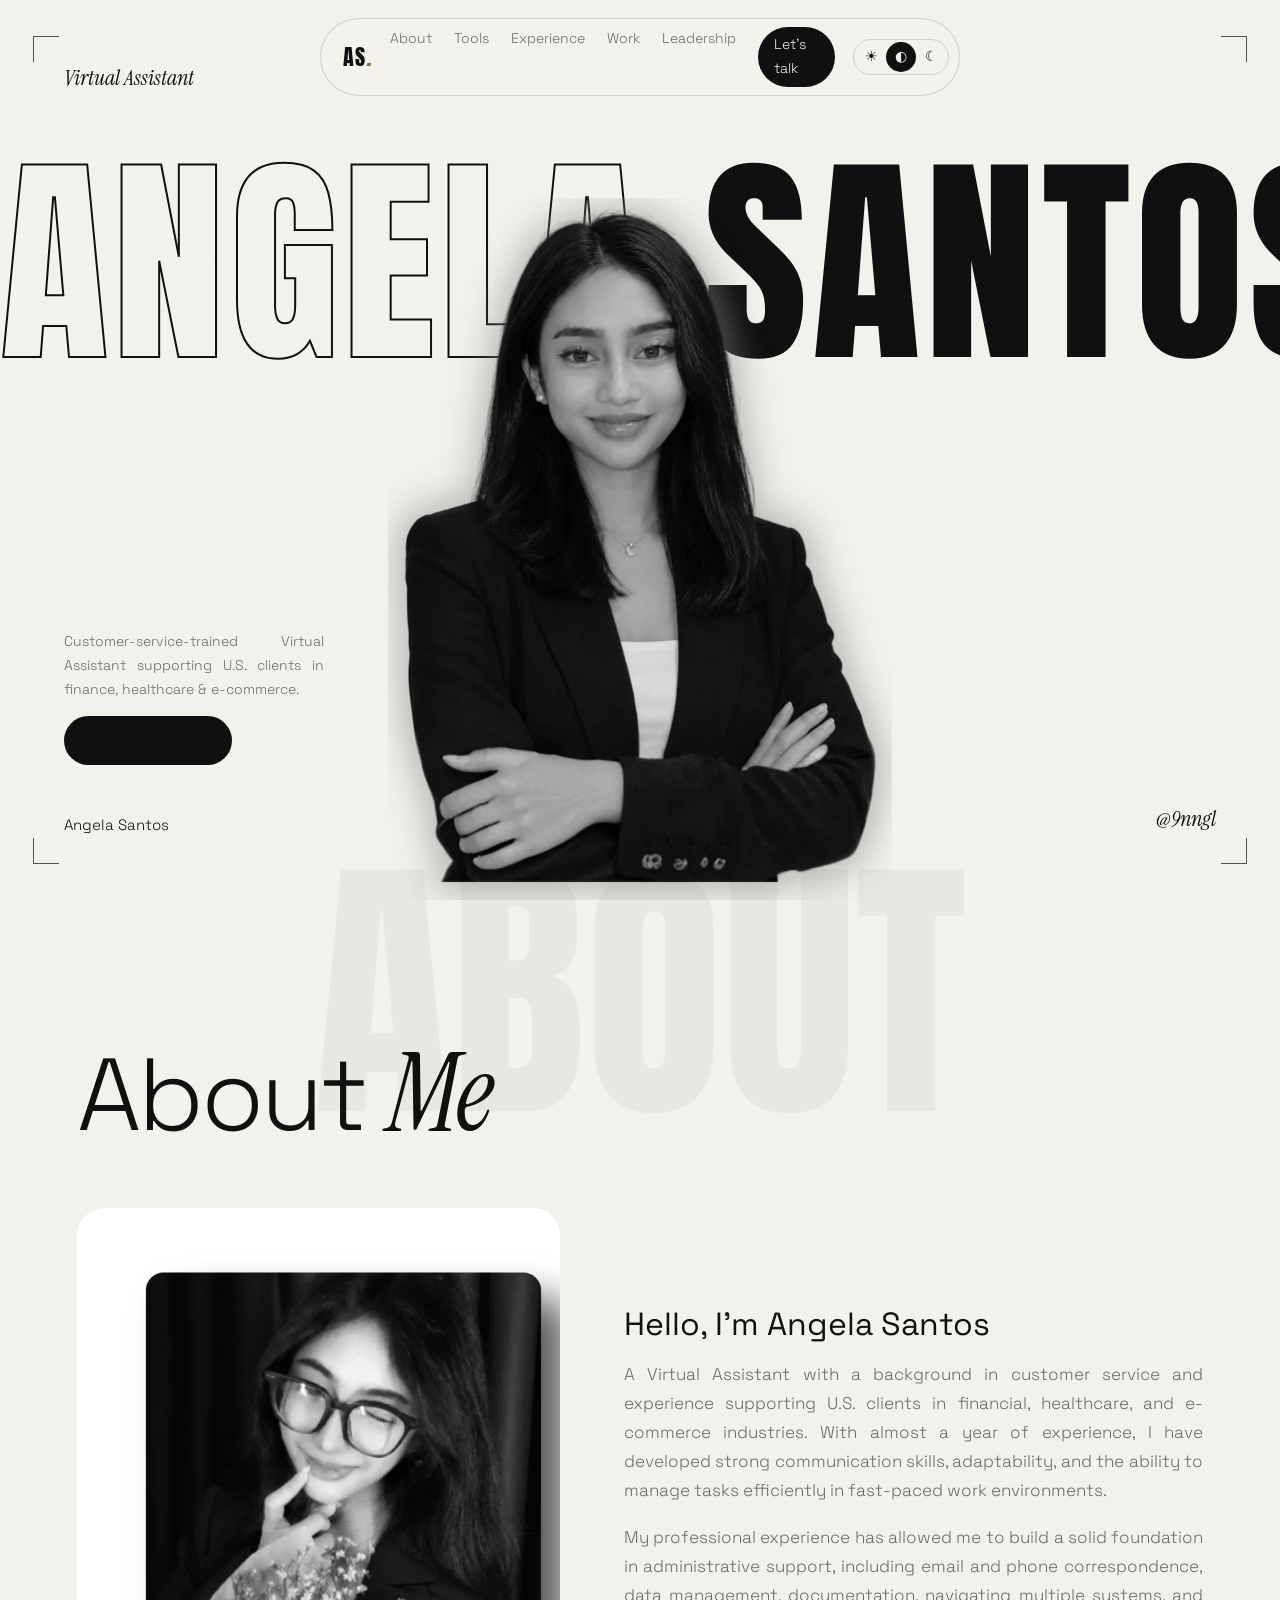
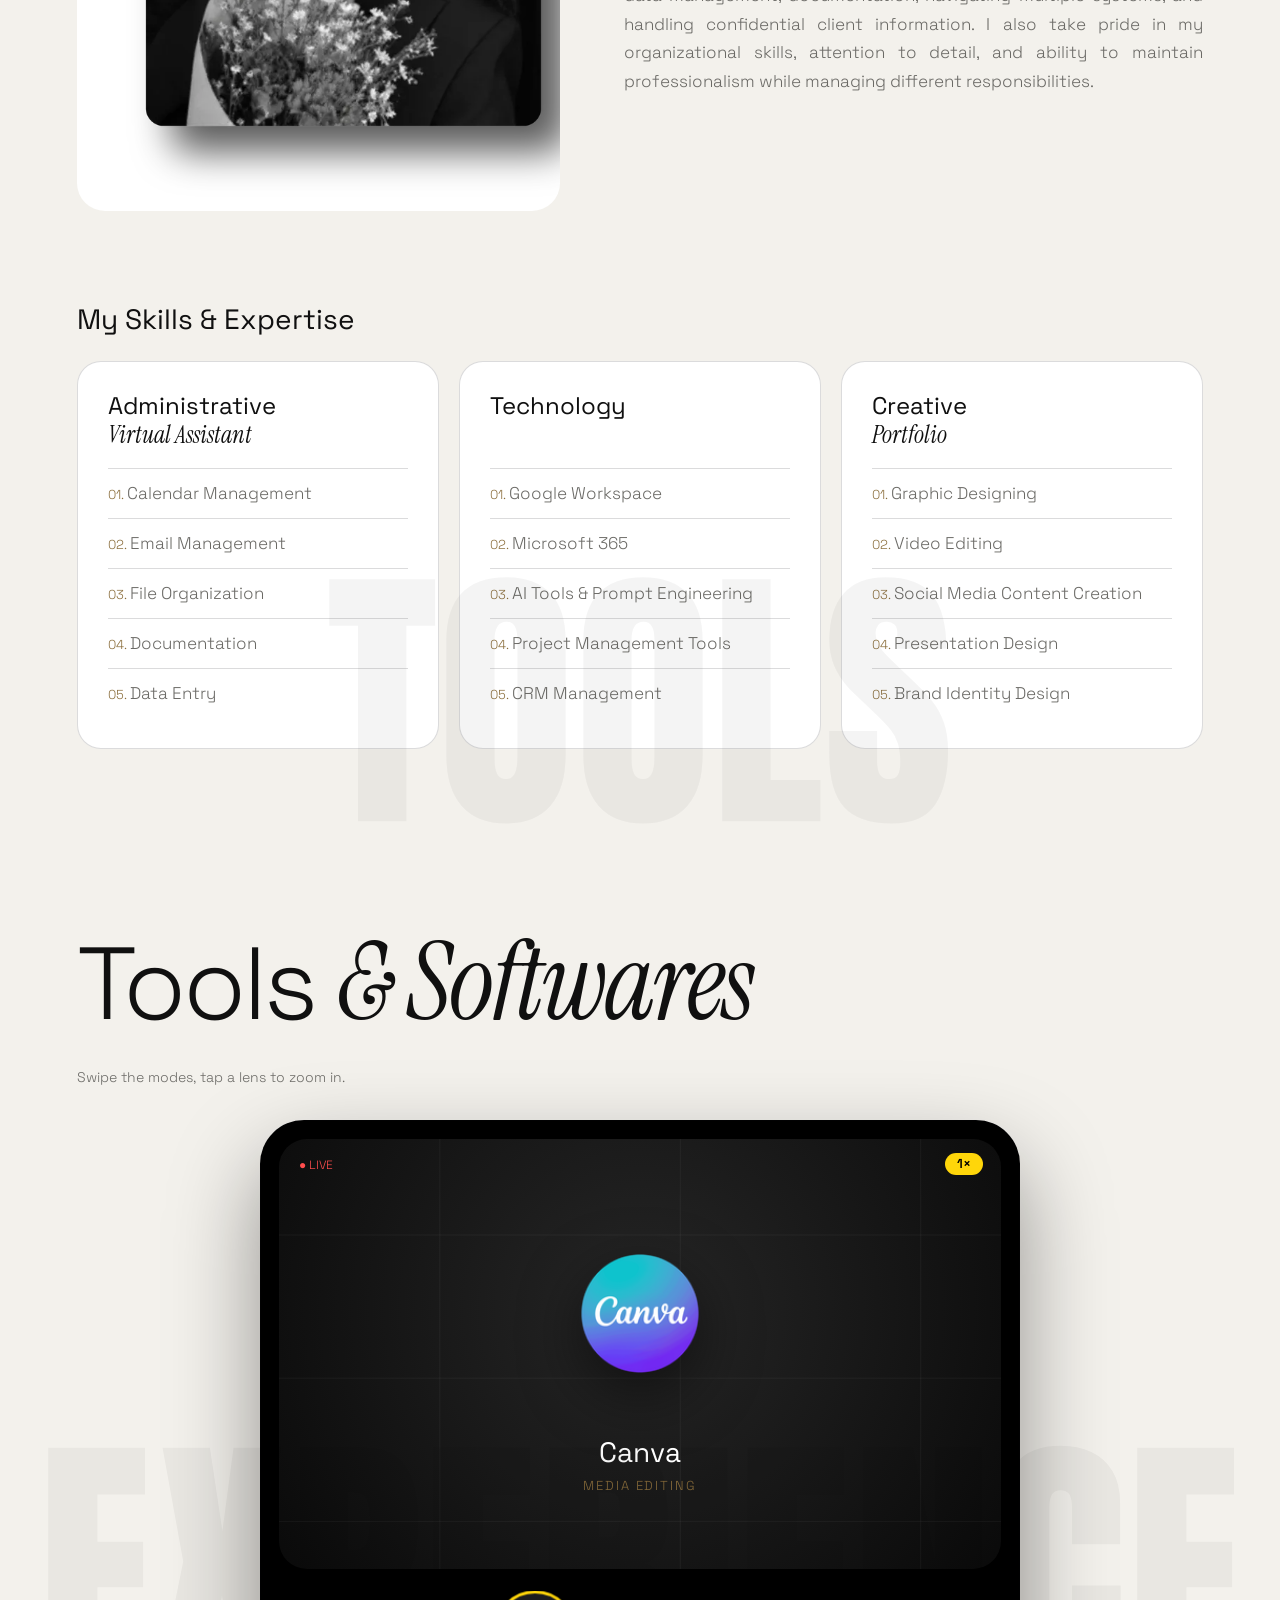
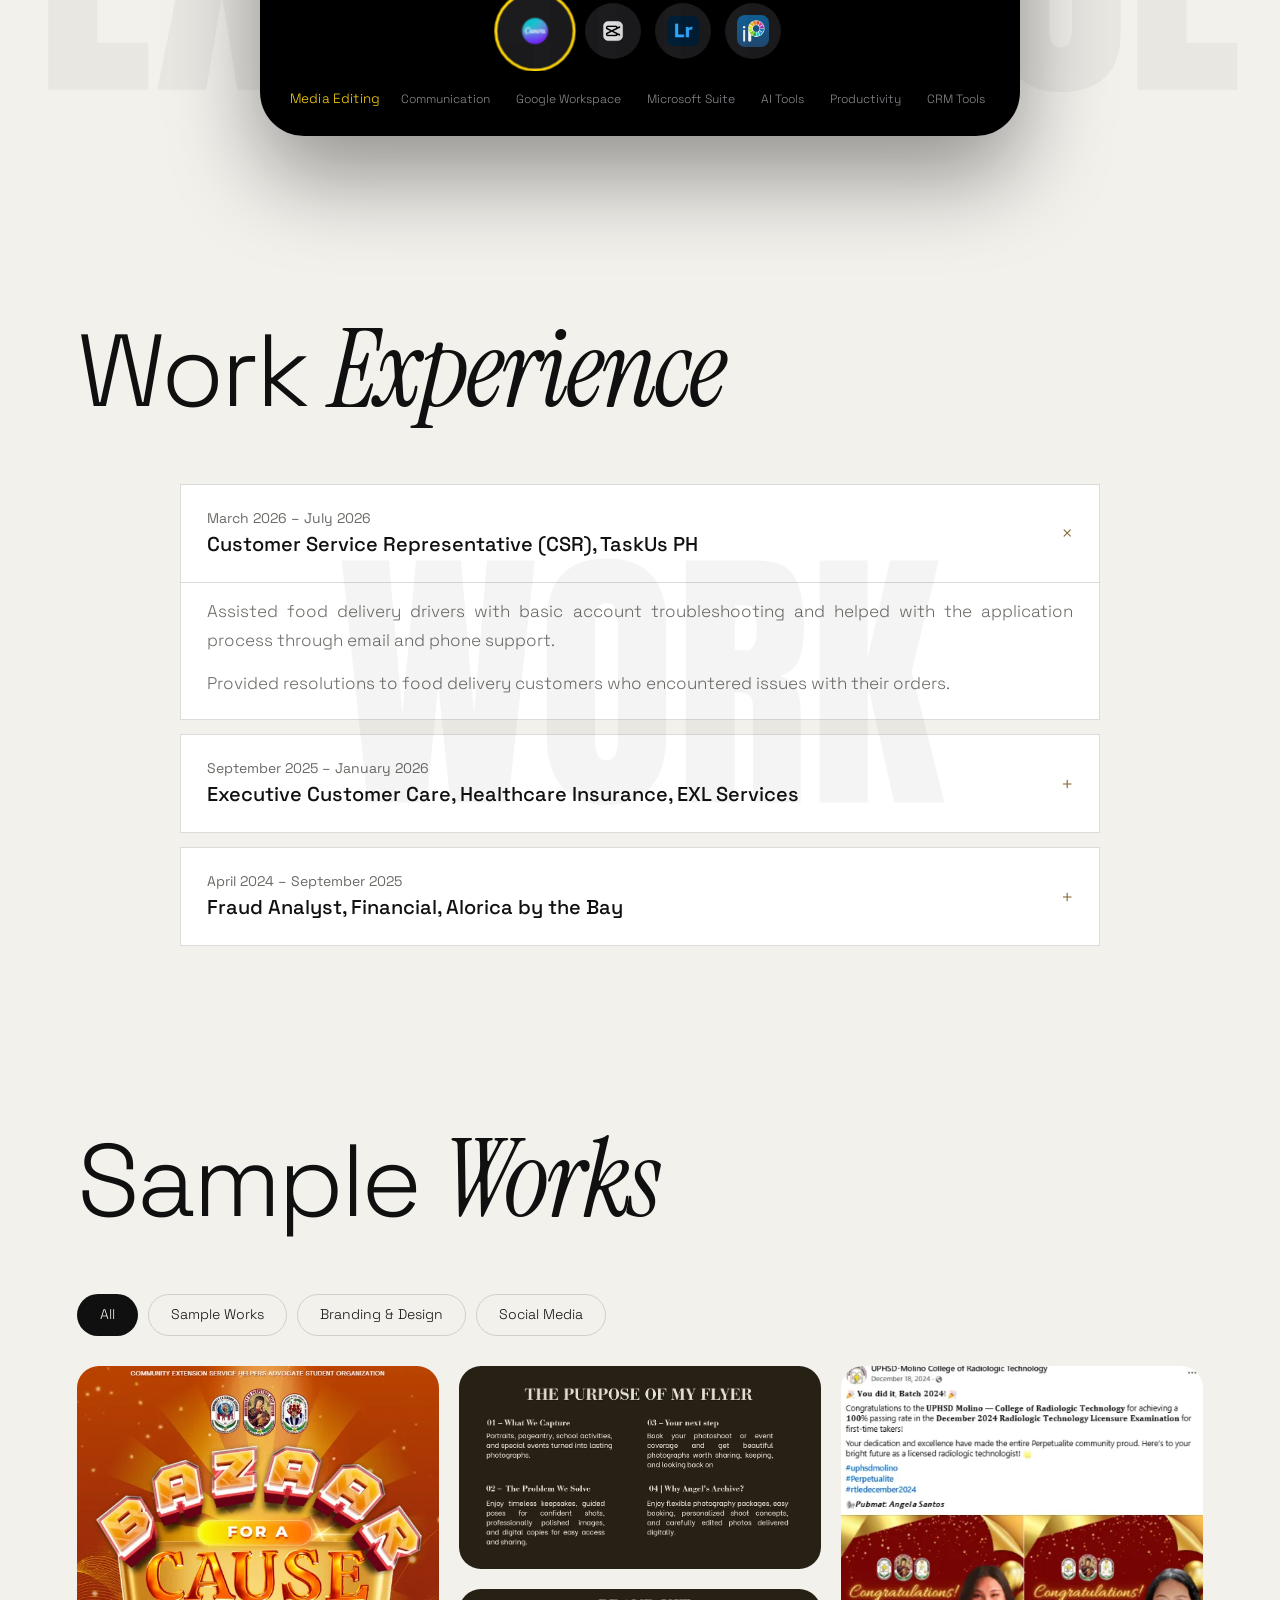
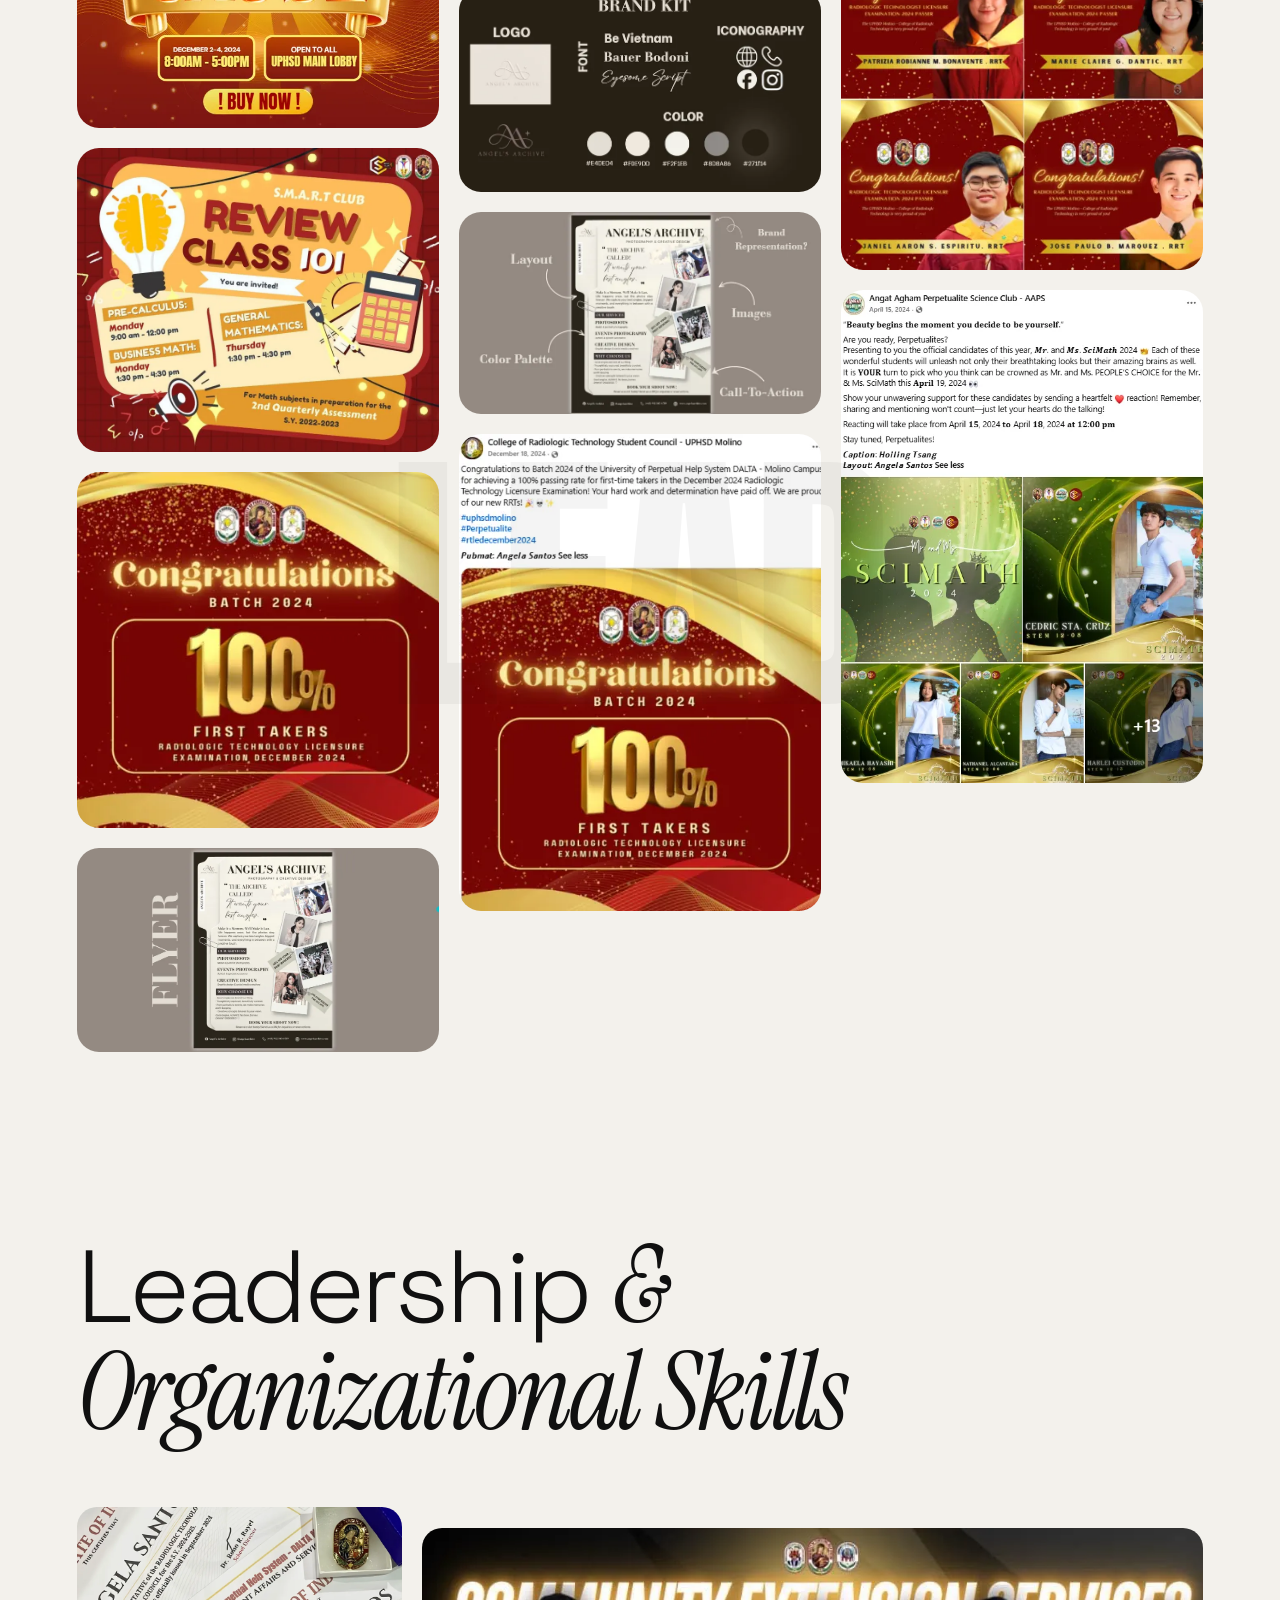
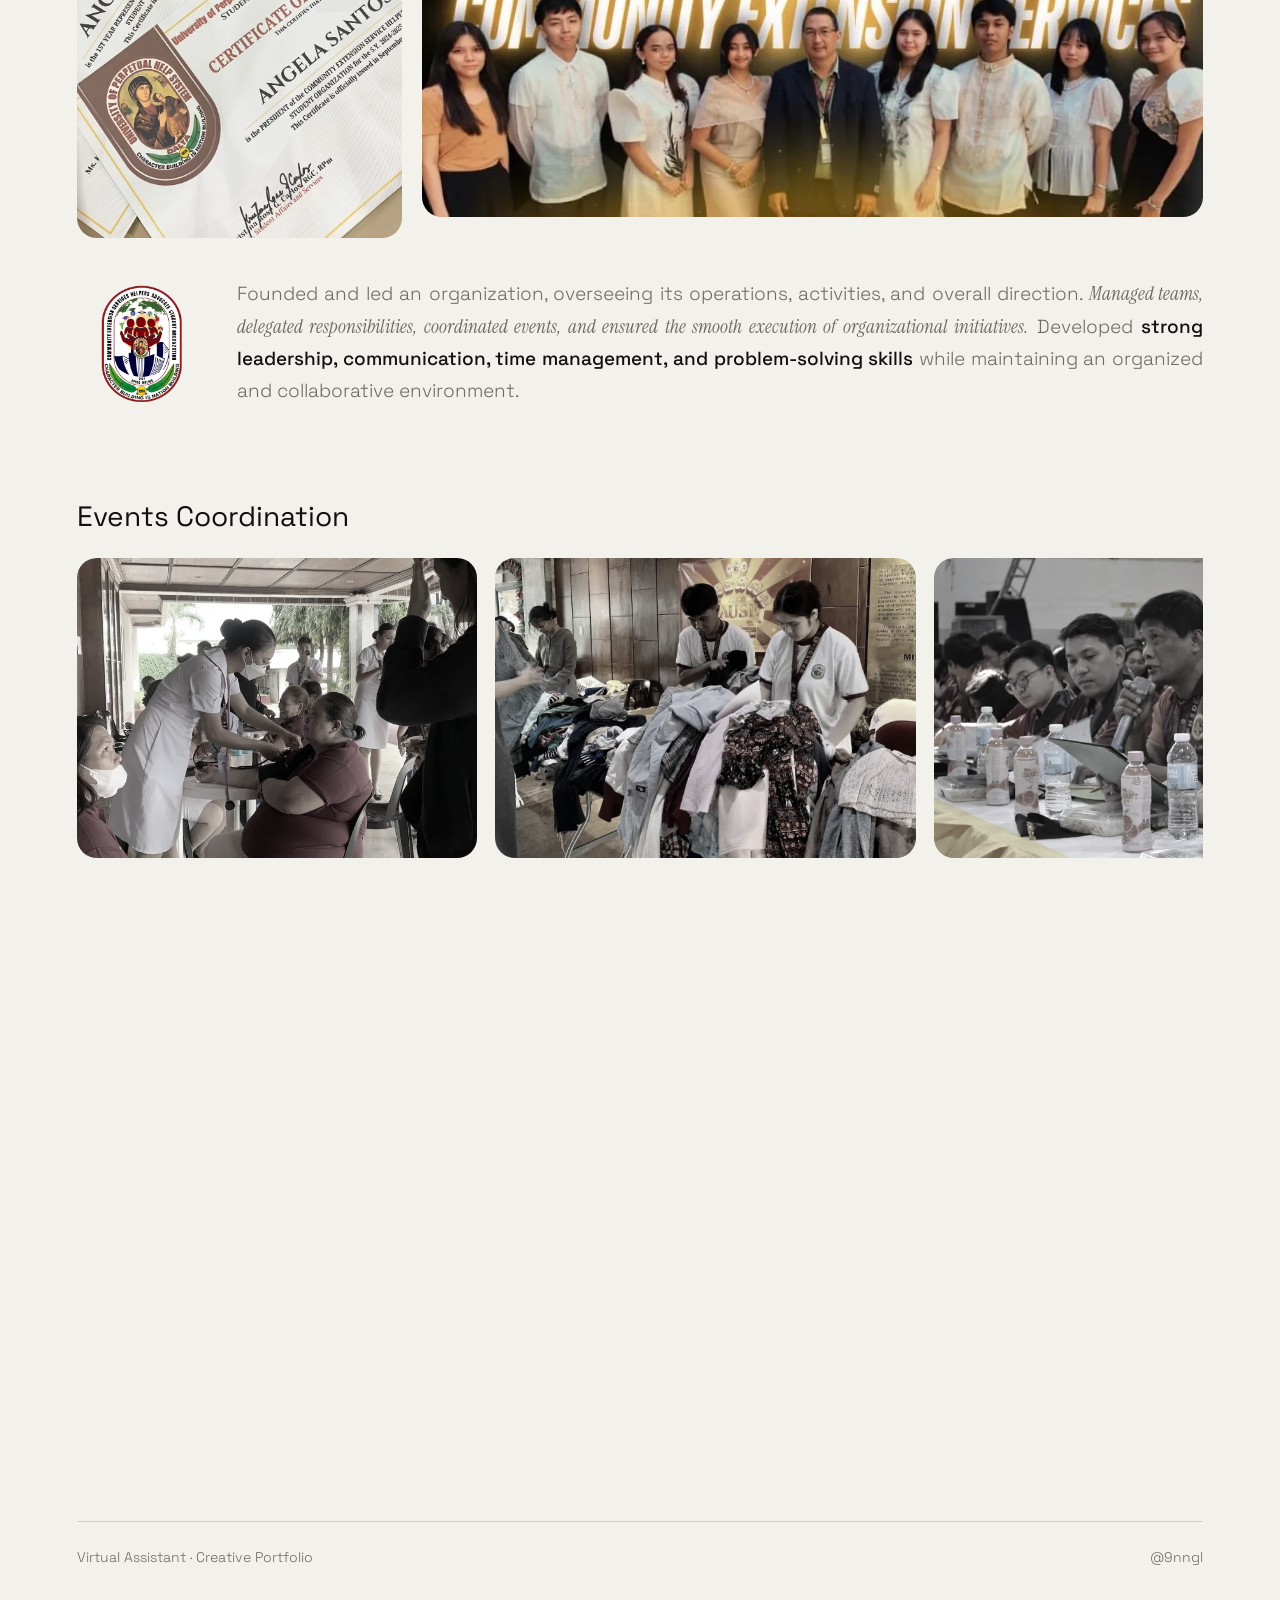
==== portfolio/index.html @ d9125423 "Add files via upload" ====
<!DOCTYPE html>
<html lang="en" data-theme="default">
<head>
<meta charset="UTF-8">
<meta name="viewport" content="width=device-width, initial-scale=1.0">
<title>Angela Santos — Virtual Assistant Portfolio</title>
<link rel="preconnect" href="https://fonts.googleapis.com">
<link rel="preconnect" href="https://fonts.gstatic.com" crossorigin>
<link href="https://fonts.googleapis.com/css2?family=Anton&family=Instrument+Serif:ital@0;1&family=Space+Grotesk:wght@300;400;500;600&display=swap" rel="stylesheet">
<link rel="stylesheet" href="styles.css">
</head>
<body class="loading">

<!-- Opening animation -->
<div class="intro" id="intro"><span class="intro-line"></span><span class="intro-count" id="count">00</span></div>
<div class="cursor" id="cursor"></div>

<header class="nav">
  <a href="#home" class="logo">AS<i>.</i></a>
  <nav class="links" id="links">
    <a href="#about">About</a><a href="#tools">Tools</a><a href="#experience">Experience</a><a href="#work">Work</a><a href="#lead">Leadership</a>
    <a href="#contact" class="pill">Let's talk</a>
    <div class="theme mobile-theme" role="group" aria-label="Theme">
      <button data-t="light" title="Light" aria-label="Light theme">☀</button><button data-t="default" title="Default (system)" aria-label="Default theme">◐</button><button data-t="dark" title="Dark" aria-label="Dark theme">☾</button>
    </div>
  </nav>
  <div class="theme" role="group" aria-label="Theme">
    <button data-t="light" title="Light">☀</button><button data-t="default" title="Default (system)">◐</button><button data-t="dark" title="Dark">☾</button>
  </div>
  <button class="burger" id="burger" aria-label="Menu"><span></span><span></span></button>
</header>

<main>
<!-- HERO -->
<section class="hero" id="home">
  <i class="br tl"></i><i class="br tr"></i><i class="br bl"></i><i class="br brr"></i>
  <p class="tag l">Virtual Assistant</p>
  <h1 class="big"><span class="out">ANGELA</span> <span class="fill">SANTOS</span></h1>
  <img class="cut" src="img/hero.webp" alt="Angela Santos portrait">
  <div class="hero-info">
    <p>Customer-service-trained Virtual Assistant supporting U.S. clients in finance, healthcare &amp; e-commerce.</p>
    <a href="#work" class="btn mag">View portfolio ↓</a>
  </div>
  <p class="tag bl">Angela Santos</p><p class="tag brr2"><em>@9nngl</em></p>
</section>

<!-- ABOUT -->
<section id="about" class="sec">
  <h2 class="ghost">About</h2>
  <h2 class="title rv">About <em>Me</em></h2>
  <div class="about">
    <div class="photo rv tilt"><img src="img/about.webp" alt="Angela with flowers" loading="lazy"></div>
    <div class="rv">
      <h3>Hello, I’m Angela Santos</h3>
      <p>A Virtual Assistant with a background in customer service and experience supporting U.S. clients in financial, healthcare, and e-commerce industries. With almost a year of experience, I have developed strong communication skills, adaptability, and the ability to manage tasks efficiently in fast-paced work environments.</p>
      <p>My professional experience has allowed me to build a solid foundation in administrative support, including email and phone correspondence, data management, documentation, navigating multiple systems, and handling confidential client information. I also take pride in my organizational skills, attention to detail, and ability to maintain professionalism while managing different responsibilities.</p>
    </div>
  </div>
  <h3 class="sub rv">My Skills &amp; Expertise</h3>
  <div class="skills">
    <div class="sk rv"><b>Administrative<br><em>Virtual Assistant</em></b><ol><li>Calendar Management</li><li>Email Management</li><li>File Organization</li><li>Documentation</li><li>Data Entry</li></ol></div>
    <div class="sk rv"><b>Technology</b><ol><li>Google Workspace</li><li>Microsoft 365</li><li>AI Tools &amp; Prompt Engineering</li><li>Project Management Tools</li><li>CRM Management</li></ol></div>
    <div class="sk rv"><b>Creative<br><em>Portfolio</em></b><ol><li>Graphic Designing</li><li>Video Editing</li><li>Social Media Content Creation</li><li>Presentation Design</li><li>Brand Identity Design</li></ol></div>
  </div>
</section>

<!-- TOOLS : iPhone-camera style -->
<section id="tools" class="sec">
  <h2 class="ghost">Tools</h2>
  <h2 class="title rv">Tools <em>&amp; Softwares</em></h2>
  <p class="hint rv">Swipe the modes, tap a lens to zoom in.</p>
  <div class="cam rv">
    <div class="vf"><div class="grid-lines"></div>
      <div class="focus" id="focus"><img id="fImg" alt="" role="button" tabindex="0" aria-label="Zoom tool logo"><h3 id="fName"></h3><span id="fCat"></span></div>
      <span class="rec">● LIVE</span><button class="zoom" id="zoom" type="button" title="Click to zoom in" aria-label="Zoom: 1 times">1×</button>
    </div>
    <div class="lenses" id="lenses"></div>
    <div class="modes" id="modes"></div>
  </div>
</section>

<!-- EXPERIENCE -->
<section id="experience" class="sec">
  <h2 class="ghost">Experience</h2>
  <h2 class="title rv">Work <em>Experience</em></h2>
  <div class="experience-list">
    <details class="experience-card rv" open>
      <summary><span class="experience-date">March 2026 – July 2026</span><span class="experience-role">Customer Service Representative (CSR), TaskUs PH</span></summary>
      <div class="experience-details"><p>Assisted food delivery drivers with basic account troubleshooting and helped with the application process through email and phone support.</p><p>Provided resolutions to food delivery customers who encountered issues with their orders.</p></div>
    </details>
    <details class="experience-card rv">
      <summary><span class="experience-date">September 2025 – January 2026</span><span class="experience-role">Executive Customer Care, Healthcare Insurance, EXL Services</span></summary>
      <div class="experience-details"><p>Coordinated with patients and claims specialists while guiding employees through FMLA, medical leave, and disability claim processes while maintaining professionalism.</p><p>Demonstrated accurate proficiency in medical terminology and hospital procedures to effectively communicate with patients, healthcare providers, and internal teams.</p></div>
    </details>
    <details class="experience-card rv">
      <summary><span class="experience-date">April 2024 – September 2025</span><span class="experience-role">Fraud Analyst, Financial, Alorica by the Bay</span></summary>
      <div class="experience-details"><p>Ensured the security of cardmember accounts by investigating unauthorized transactions that could lead to potential fraud.</p><p>Made crucial decisions such as blocking, replacing, or lifting restrictions on cardmember bank accounts.</p><p>Collaborated with internal teams to resolve cases efficiently.</p></div>
    </details>
  </div>
</section>

<!-- WORK -->
<section id="work" class="sec">
  <h2 class="ghost">Work</h2>
  <h2 class="title rv">Sample <em>Works</em></h2>
  <div class="filters rv" id="filters"><button class="on" data-f="all">All</button><button data-f="works">Sample Works</button><button data-f="brand">Branding &amp; Design</button><button data-f="social">Social Media</button></div>
  <div class="gallery" id="gallery">
    <figure data-c="works"><img src="img/w-bazaar.webp" alt="Bazaar for a Cause poster" loading="lazy"><figcaption>Bazaar for a Cause</figcaption></figure>
    <figure data-c="works"><img src="img/w-review.webp" alt="Review Class 101 poster" loading="lazy"><figcaption>Review Class 101</figcaption></figure>
    <figure data-c="works"><img src="img/w-congrats.webp" alt="Congratulations Batch 2024" loading="lazy"><figcaption>Congratulations Batch 2024</figcaption></figure>
    <figure data-c="brand"><img src="img/b-flyer.webp" alt="Angel's Archive flyer" loading="lazy"><figcaption>Angel's Archive — Flyer</figcaption></figure>
    <figure data-c="brand"><img src="img/b-purpose.webp" alt="Purpose of my flyer" loading="lazy"><figcaption>Purpose of the Flyer</figcaption></figure>
    <figure data-c="brand"><img src="img/b-kit.webp" alt="Brand kit" loading="lazy"><figcaption>Brand Kit</figcaption></figure>
    <figure data-c="brand"><img src="img/b-notes.webp" alt="Flyer breakdown" loading="lazy"><figcaption>Design Breakdown</figcaption></figure>
    <figure data-c="social"><img src="img/s-1.webp" alt="Social post 100% first takers" loading="lazy"><figcaption>Social Media Content</figcaption></figure>
    <figure data-c="social"><img src="img/s-2.webp" alt="Social post congratulations" loading="lazy"><figcaption>Social Media Content</figcaption></figure>
    <figure data-c="social"><img src="img/s-3.webp" alt="Social post Mr. and Ms. SciMath" loading="lazy"><figcaption>Social Media Content</figcaption></figure>
  </div>
</section>

<!-- LEADERSHIP -->
<section id="lead" class="sec">
  <h2 class="ghost">Lead</h2>
  <h2 class="title rv">Leadership <em>&amp; Organizational Skills</em></h2>
  <div class="lead">
    <img class="rv tilt" src="img/org-cert.webp" alt="Certificate of Incumbency" loading="lazy">
    <img class="rv tilt wide" src="img/org-team.webp" alt="Community Extension Services team" loading="lazy">
    <div class="rv lead-t"><img src="img/org-logo.webp" alt="Community Extension Services Helpers Advocate Student Organization logo" loading="lazy">
      <p>Founded and led an organization, overseeing its operations, activities, and overall direction. <em>Managed teams, delegated responsibilities, coordinated events, and ensured the smooth execution of organizational initiatives.</em> Developed <b>strong leadership, communication, time management, and problem-solving skills</b> while maintaining an organized and collaborative environment.</p></div>
  </div>
  <h3 class="sub rv">Events Coordination</h3>
  <div class="rail rv" id="rail">
    <img src="img/ev-1.webp" alt="Event coordination" loading="lazy"><img src="img/ev-3.webp" alt="Event coordination" loading="lazy"><img src="img/ev-5.webp" alt="Event coordination" loading="lazy"><img src="img/ev-2.webp" alt="Event coordination" loading="lazy"><img src="img/ev-4.webp" alt="Event coordination" loading="lazy">
  </div>
</section>

<!-- CONTACT -->
<section id="contact" class="sec contact">
  <p class="eyebrow rv">Angela Santos</p>
  <h2 class="cta rv">Let’s work <em>together</em></h2>
  <div class="cl rv">
    <a href="mailto:9ngelasantos@gmail.com" class="btn mag">9ngelasantos@gmail.com ↗</a>
    <a href="https://www.linkedin.com/in/angelas9ntos/" target="_blank" rel="noopener" class="btn mag ghostb">LinkedIn ↗</a>
    <a href="tel:+639622768652" class="btn mag ghostb" id="tel">+63 962 276 8652</a>
  </div>
  <footer><span>Virtual Assistant · Creative Portfolio</span><span>@9nngl</span></footer>
</section>
</main>

<div class="lb" id="lb"><img alt=""><button aria-label="Close">✕</button></div>
<script src="script.js"></script>
</body>
</html>
---- portfolio/styles.css ----
:root,[data-mode=dark]{--bg:#050505;--fg:#f5f5f2;--mute:#8d8d8a;--line:#ffffff24;--card:#111;--acc:#d9c7a3;--inv:#050505}
[data-mode=light]{--bg:#f3f1ec;--fg:#101010;--mute:#6b6a66;--line:#10101826;--card:#fff;--acc:#8a6d3b;--inv:#f3f1ec}
*{margin:0;padding:0;box-sizing:border-box}
html{scroll-behavior:smooth}
body{background:var(--bg);color:var(--fg);font:300 17px/1.7 'Space Grotesk',sans-serif;overflow-x:hidden;transition:background .5s,color .5s}
p{text-align:justify;text-justify:inter-word}
body.loading{overflow:hidden}
a{color:inherit;text-decoration:none}button{font:inherit;color:inherit;background:none;border:0;cursor:pointer}
img{max-width:100%;display:block}
em{font-family:'Instrument Serif',serif;font-style:italic;font-weight:400}
.sec{padding:140px 6vw 40px;position:relative}
.eyebrow{font-family:'Instrument Serif';font-style:italic;color:var(--mute);font-size:24px;text-align:center}
/* intro */
.intro{position:fixed;inset:0;z-index:999;background:var(--bg);display:grid;place-items:center;transition:transform 1s cubic-bezier(.8,0,.2,1) .2s}
.intro-line{position:absolute;left:0;top:50%;height:1px;width:0;background:var(--fg);animation:ln 1.6s ease forwards}
.intro-count{font:400 14vw/1 Anton;letter-spacing:.04em;color:transparent;-webkit-text-stroke:1px var(--fg)}
@keyframes ln{to{width:100%}}
body.go .intro{transform:translateY(-100%)}
/* cursor */
.cursor{position:fixed;width:14px;height:14px;border-radius:50%;background:var(--fg);mix-blend-mode:difference;pointer-events:none;z-index:998;transform:translate(-50%,-50%);transition:width .25s,height .25s;opacity:0}
.cursor.big{width:60px;height:60px}
@media(hover:none){.cursor{display:none}}
/* nav */
.nav{position:fixed;top:18px;left:50%;transform:translate(-50%,-140%);z-index:90;display:flex;align-items:center;gap:18px;padding:8px 10px 8px 22px;border:1px solid var(--line);border-radius:60px;backdrop-filter:blur(16px);background:color-mix(in srgb,var(--bg) 65%,transparent);transition:transform .9s cubic-bezier(.2,.8,.2,1) 1.6s;max-width:94vw}
body.go .nav{transform:translate(-50%,0)}
.logo{font:400 22px Anton;letter-spacing:.05em}.logo i{color:var(--acc)}
.links{display:flex;gap:22px;font-size:14px}
.links a{color:var(--mute);transition:color .2s}.links a:hover{color:var(--fg)}
.pill{background:var(--fg);color:var(--inv)!important;padding:6px 16px;border-radius:30px}
.theme{display:flex;border:1px solid var(--line);border-radius:30px;padding:2px}
.mobile-theme{display:none}
.theme button{width:30px;height:30px;border-radius:50%;font-size:14px;transition:.3s}
.theme button.on{background:var(--fg);color:var(--inv)}
.burger{display:none}
/* hero */
.hero{min-height:100vh;position:relative;display:grid;place-items:center;overflow:hidden;padding:0 5vw}
.br{position:absolute;width:26px;height:26px;border:1px solid var(--fg);opacity:0;transition:opacity 1s 2s}
body.go .br{opacity:.7}
.tl{top:4vh;left:2.6vw;border-right:0;border-bottom:0}.tr{top:4vh;right:2.6vw;border-left:0;border-bottom:0}.bl{bottom:4vh;left:2.6vw;border-right:0;border-top:0}.brr{bottom:4vh;right:2.6vw;border-left:0;border-top:0}
.tag{position:absolute;font-size:15px;opacity:0;transition:opacity 1s 2.2s}
body.go .tag{opacity:1}
.tag.l{top:7vh;left:5vw;font:italic 22px 'Instrument Serif'}.tag.r{top:7vh;right:5vw}.tag.bl{bottom:7vh;left:5vw}.tag.brr2{bottom:7vh;right:5vw;font-size:22px}
.big{position:absolute;top:18vh;font:400 clamp(70px,17.5vw,300px)/.9 Anton;letter-spacing:.02em;white-space:nowrap;text-align:center;width:100%;z-index:1}
.out{color:transparent;-webkit-text-stroke:2px var(--fg);opacity:0;transform:scale(1.08);transition:opacity 1.2s .1s,transform 1.4s .1s cubic-bezier(.2,.8,.2,1)}
.fill{opacity:0;transition:opacity 1s 1.2s;display:inline-block}
body.go .out{opacity:1;transform:none}body.go .fill{opacity:1}
.cut{position:absolute;bottom:0;height:78vh;max-width:none;z-index:2;filter:grayscale(1) contrast(1.05);transform:translateY(60%);opacity:0;transition:transform 1.6s 1.4s cubic-bezier(.2,.8,.2,1),opacity 1s 1.4s,filter 1.8s 2.6s;will-change:transform}
body.go .cut{transform:translateY(0);opacity:1;filter:grayscale(.15)}
.hero-info{position:absolute;bottom:15vh;left:5vw;z-index:3;max-width:260px;font-size:14px;color:var(--mute);margin-top:60px;opacity:0;transition:opacity 1s 2.6s}
body.go .hero-info{opacity:1}.hero-info .btn{margin-top:14px;color:var(--fg)}
.btn{display:inline-block;padding:12px 26px;border-radius:40px;background:var(--fg);color:var(--inv);font-size:15px;transition:transform .25s,background .25s}
.btn:hover{background:var(--acc)}.ghostb{background:none;color:var(--fg);border:1px solid var(--line)}.ghostb:hover{background:var(--fg);color:var(--inv)}
/* marquee */
.marquee{overflow:hidden;border-block:1px solid var(--line);padding:18px 0;font:400 28px Anton;letter-spacing:.05em;white-space:nowrap}
.marquee div{display:inline-flex;animation:mq 40s linear infinite}
.marquee span{padding-right:20px;color:transparent;-webkit-text-stroke:1px var(--fg)}
@keyframes mq{to{transform:translateX(-50%)}}
/* titles */
.ghost{position:absolute;top:60px;left:0;width:100%;text-align:center;font:400 clamp(90px,22vw,340px)/1 Anton;color:var(--fg);opacity:.04;pointer-events:none;text-transform:uppercase}
.title{font:300 clamp(48px,8vw,120px)/1 'Space Grotesk';letter-spacing:-.03em;position:relative;margin-bottom:60px}
.title em{font-size:1.05em}.sub{font:400 28px 'Space Grotesk';margin:90px 0 24px}
.hint{color:var(--mute);margin:-30px 0 30px;font-size:14px}
/* reveal */
.rv{opacity:0;transform:translateY(50px);transition:opacity .9s,transform .9s cubic-bezier(.2,.8,.2,1)}.rv.in{opacity:1;transform:none}
/* about */
.about{display:grid;grid-template-columns:1fr 1.2fr;gap:5vw;align-items:center;position:relative}
.photo{border-radius:28px;overflow:hidden;background:var(--card);aspect-ratio:4/5}
.photo img{width:100%;height:100%;object-fit:cover;object-position:center 42%}
.about h3{font:400 32px 'Space Grotesk';margin-bottom:16px}.about p{color:var(--mute);margin-bottom:18px}
.skills{display:grid;grid-template-columns:repeat(3,1fr);gap:20px}
.sk{border:1px solid var(--line);border-radius:24px;padding:30px;background:var(--card);transition:.4s}
.sk:hover{transform:translateY(-8px);border-color:var(--acc)}
.sk b{display:block;font:400 24px/1.2 'Space Grotesk';margin-bottom:18px;min-height:58px}
.sk ol{list-style:none;counter-reset:n}.sk li{counter-increment:n;padding:10px 0;border-top:1px solid var(--line);color:var(--mute);transition:.3s}
.sk li:before{content:"0" counter(n) ".  ";color:var(--acc);font-size:13px}.sk li:hover{color:var(--fg);padding-left:10px}
.experience-list{max-width:920px;margin:0 auto;display:grid;gap:14px}
.experience-card{border:1px solid var(--line);background:var(--card)}
.experience-card summary{position:relative;list-style:none;cursor:pointer;padding:24px 56px 24px 26px}
.experience-card summary::-webkit-details-marker{display:none}
.experience-card summary:after{content:"+";position:absolute;right:26px;top:50%;transform:translateY(-50%);color:var(--acc);font-size:20px}
.experience-card[open] summary:after{content:"×"}
.experience-date{display:block;color:var(--mute);font:400 14px 'Space Grotesk';margin-bottom:4px}
.experience-role{display:block;font:500 20px/1.35 'Space Grotesk'}
.experience-details{padding:0 26px 22px;border-top:1px solid var(--line);color:var(--mute)}
.experience-details p{margin-top:14px}
/* camera */
.cam{max-width:760px;margin:0 auto;background:#000;border-radius:44px;padding:18px 18px 22px;border:1px solid var(--line);box-shadow:0 40px 90px #0006;color:#fff}
.vf{position:relative;height:min(52vh,430px);border-radius:28px;background:radial-gradient(circle at 50% 40%,#262626,#0a0a0a);overflow:hidden;display:grid;place-items:center}
.grid-lines{position:absolute;inset:0;background:linear-gradient(#fff2 1px,transparent 1px) 0 33.3%/100% 33.3%,linear-gradient(90deg,#fff2 1px,transparent 1px) 33.3% 0/33.3% 100%;opacity:.35}
.focus{text-align:center;position:relative}
.focus img{width:clamp(120px,32vw,210px);height:clamp(120px,32vw,210px);object-fit:contain;margin:0 auto 16px;border-radius:28px;filter:drop-shadow(0 20px 30px #0008);transform:scale(var(--tool-zoom,1));transition:transform .35s cubic-bezier(.2,.8,.2,1);cursor:zoom-in}
.focus h3{font:400 28px 'Space Grotesk'}.focus span{font-size:13px;color:var(--acc);letter-spacing:.15em;text-transform:uppercase}
.focus.pop img{animation:pop .7s cubic-bezier(.2,1.4,.3,1)}.focus.pop h3,.focus.pop span{animation:up .6s both}
@keyframes pop{from{transform:scale(.3) rotate(-12deg);opacity:0}}@keyframes up{from{transform:translateY(16px);opacity:0}}
.rec{position:absolute;top:16px;left:20px;font-size:12px;color:#ff4d4d;animation:bl 1.4s infinite}@keyframes bl{50%{opacity:.3}}
.zoom{position:absolute;top:14px;right:18px;background:#ffd60a;color:#000;border-radius:20px;padding:0 12px;font-size:13px;font-weight:600}
.lenses{display:flex;gap:14px;justify-content:center;align-items:center;margin:22px 0 14px;overflow-x:auto;padding:12px 10px;scrollbar-width:none}
.lenses button{flex:none;width:56px;height:56px;border-radius:50%;background:#1c1c1e;display:grid;place-items:center;border:2px solid transparent;transition:transform .45s cubic-bezier(.2,1.5,.3,1),border-color .3s;animation:up .5s both}
.lenses img{width:60%;height:60%;object-fit:contain;border-radius:8px}
.lenses button:hover{transform:scale(1.2)}.lenses button.on{transform:scale(1.45);border-color:#ffd60a;margin:0 8px}
.modes{display:flex;gap:22px;overflow-x:auto;justify-content:center;scrollbar-width:none;font-size:12px;letter-spacing:.14em;text-transform:uppercase}
.modes button{flex:none;color:#8e8e93;padding:4px 2px;transition:.3s}.modes button.on{color:#ffd60a;transform:scale(1.12)}
/* gallery */
.filters{display:flex;gap:10px;flex-wrap:wrap;margin-bottom:30px}
.filters button{border:1px solid var(--line);border-radius:30px;padding:8px 22px;font-size:14px;transition:.3s}.filters .on,.filters button:hover{background:var(--fg);color:var(--inv)}
.gallery{columns:3 280px;column-gap:20px}
.gallery figure{break-inside:avoid;margin-bottom:20px;border-radius:22px;overflow:hidden;position:relative;cursor:zoom-in;background:var(--card);transition:opacity .5s,transform .5s}
.gallery figure.hide{display:none}
.gallery img{width:100%;transition:transform .8s cubic-bezier(.2,.8,.2,1)}.gallery figure:hover img{transform:scale(1.07)}
.gallery figcaption{position:absolute;left:0;right:0;bottom:0;padding:40px 18px 14px;font-size:14px;color:#fff;background:linear-gradient(transparent,#000c);transform:translateY(100%);transition:.4s}.gallery figure:hover figcaption{transform:none}
.lb{position:fixed;inset:0;background:#000d;z-index:300;display:grid;place-items:center;opacity:0;pointer-events:none;transition:.4s;padding:4vw}.lb.on{opacity:1;pointer-events:auto}
.lb img{max-height:90vh;border-radius:16px;transform:scale(.9);transition:.5s cubic-bezier(.2,1.2,.3,1)}.lb.on img{transform:none}.lb button{position:absolute;top:24px;right:30px;font-size:26px;color:#fff}
/* leadership */
.lead{display:grid;grid-template-columns:1fr 2.4fr;gap:20px;align-items:center}
.lead img{border-radius:20px}.lead-t{grid-column:1/3;display:flex;gap:30px;align-items:center;margin-top:20px}.lead-t img{width:130px;flex:none;border-radius:0}.lead-t p{color:var(--mute);font-size:19px}.lead-t b{color:var(--fg);font-weight:500}
.rail{display:flex;gap:18px;overflow-x:auto;padding-bottom:16px;scroll-snap-type:x mandatory}
.rail img{height:300px;width:auto;border-radius:20px;scroll-snap-align:start;transition:transform .5s,filter .5s;filter:grayscale(.8)}.rail img:hover{transform:translateY(-10px) rotate(-1.5deg);filter:none}
/* contact */
.contact{text-align:center;padding-top:160px;min-height:90vh}
.cta{font:300 clamp(48px,11vw,170px)/1 'Space Grotesk';letter-spacing:-.04em;margin:10px 0 50px}.cta em{font-size:1.1em}
.cl{display:flex;gap:14px;justify-content:center;flex-wrap:wrap}
footer{display:flex;justify-content:space-between;margin-top:140px;padding-top:24px;border-top:1px solid var(--line);font-size:14px;color:var(--mute)}
/* responsive */
@media(max-width:820px){
 .burger{display:block;width:30px}.burger span{display:block;height:2px;background:var(--fg);margin:6px 0}
 .links{position:fixed;inset:70px 4vw auto;flex-direction:column;background:var(--bg);border:1px solid var(--line);border-radius:24px;padding:20px;display:none}.links.open{display:flex}
 .nav>.theme{display:none}.links .mobile-theme{display:flex;align-self:flex-start;margin-top:4px}
 .about,.lead{grid-template-columns:1fr}.lead-t{grid-column:auto;flex-direction:column;align-items:flex-start}.skills{grid-template-columns:repeat(2,minmax(0,1fr))}.skills .sk:last-child{grid-column:1/-1}
 .experience-card summary{padding:20px 48px 20px 20px}.experience-card summary:after{right:20px}.experience-details{padding:0 20px 18px}.experience-role{font-size:18px}
 .sec{padding:110px 6vw 36px}.title{margin-bottom:40px}.cut{height:58svh;bottom:18svh}.rail img{height:240px}
 .hero-info{bottom:3vh;left:6vw;max-width:min(420px,88vw);padding:14px 16px;border:1px solid var(--line);border-radius:18px;background:color-mix(in srgb,var(--bg) 94%,transparent);backdrop-filter:blur(12px);font-size:13px;line-height:1.5}
 .hero-info .btn{padding:9px 16px;margin-top:9px;color:var(--inv)}.big{font-size:clamp(64px,13vw,150px)}
 .tag.bl,.tag.brr2{display:none}.br.bl,.br.brr{display:none}
 .cam{width:100%;padding:14px;border-radius:30px}.vf{height:clamp(280px,48svh,390px);border-radius:22px}.lenses{gap:10px;margin:16px 0 12px}.modes{justify-content:flex-start;gap:18px;padding:8px 6px}
 .lead>img{width:100%;max-height:65svh;object-fit:cover}.lead-t img{width:130px}
 footer{gap:12px;flex-wrap:wrap;margin-top:90px}
}
@media(max-width:560px){
 body{font-size:16px}
 .sec{padding:88px 5vw 28px}
 .nav{top:10px;gap:12px;padding:7px 9px 7px 16px;max-width:96vw}
 .logo{font-size:20px}.theme button{width:27px;height:27px;font-size:13px}.burger{width:26px}
 .nav{left:auto;right:5vw;width:48px;height:48px;padding:0;gap:0;justify-content:center;border-radius:50%;transform:translateY(-140%)}
 body.go .nav{transform:translateY(0)}
 .nav .logo,.nav>.theme{display:none}
 .nav .burger{width:24px}
 .links{position:fixed;inset:auto;top:calc(100% + 12px);right:0;left:auto;width:min(88vw,360px);max-height:calc(100svh - 84px);overflow-y:auto}
 .hero{min-height:100svh;padding:0 4vw}
 .tag.l{top:5vh;left:6vw;font-size:19px}.tag.brr2{right:6vw;bottom:6vh;font-size:18px}.tag.bl{display:none}
 .big{top:15svh;width:100%;font-size:clamp(54px,17vw,78px);line-height:.82;letter-spacing:0;white-space:normal;display:flex;flex-direction:column;align-items:center;gap:.04em}
 .cut{height:43svh;bottom:22svh;max-width:88vw;object-fit:contain;object-position:center bottom}
 .hero-info{bottom:3vh;left:6vw;width:88vw;max-width:420px;padding:11px 13px;font-size:12px;line-height:1.45}
 .hero-info .btn{font-size:13px;padding:8px 14px}
 .about{gap:28px}.photo{aspect-ratio:1/1;max-height:72svh}.photo img{object-position:center 38%}
 .title{font-size:clamp(40px,11vw,64px);margin-bottom:30px}.ghost{top:35px;font-size:clamp(70px,20vw,120px)}
 .skills{grid-template-columns:1fr}.skills .sk:last-child{grid-column:auto}.sk{padding:24px}
 .experience-list{gap:10px}.experience-card summary{padding:18px 42px 18px 16px}.experience-card summary:after{right:15px}.experience-role{font-size:17px}.experience-date{font-size:12px}.experience-details{padding:0 16px 14px;font-size:15px}
 .cam{padding:10px;border-radius:24px}.vf{height:clamp(250px,46svh,340px);border-radius:18px}.focus img{width:clamp(100px,34vw,160px);height:clamp(100px,34vw,160px)}
 .lenses{justify-content:flex-start;padding:12px 10px 14px}.lenses button{width:50px;height:50px}.lenses button.on{margin:0 5px}
 .modes{font-size:10px;letter-spacing:.1em;gap:16px}
 .filters{gap:8px}.filters button{padding:7px 14px;font-size:13px}
 .gallery{columns:1;column-gap:0}.gallery figure{margin-bottom:14px;border-radius:18px}.gallery figcaption{transform:none;padding:34px 14px 12px}
 .lead{gap:14px}.lead-t{gap:18px}.lead-t p{font-size:16px}.rail img{height:190px}
 .contact{padding-top:100px;min-height:auto}.cta{font-size:clamp(42px,12vw,72px);margin-bottom:34px}.cl{flex-direction:column;align-items:stretch}.cl .btn{max-width:100%;overflow-wrap:anywhere}
 footer{justify-content:center;text-align:center;flex-direction:column;margin-top:70px}
 .lb{padding:5vw}.lb img{max-width:100%;max-height:82svh;object-fit:contain}
}
@media(max-width:360px){
 .hero-info{font-size:11px}.hero-info p{max-width:100%}.tag.brr2{font-size:16px}
 .nav{gap:8px}.theme button{width:24px;height:24px}.theme{padding:1px}
 .experience-role{font-size:16px}.cam{padding:8px}.modes{gap:13px}
}
@media(max-height:560px) and (orientation:landscape){
 .hero{min-height:720px}.cut{height:72vh}.big{top:14vh;font-size:clamp(64px,11vw,130px)}
 .hero-info{bottom:8vh;max-width:330px}.tag.l{top:5vh}.tag.brr2{bottom:5vh}
}
@media(prefers-reduced-motion:reduce){*{animation:none!important;transition-duration:.01s!important}}
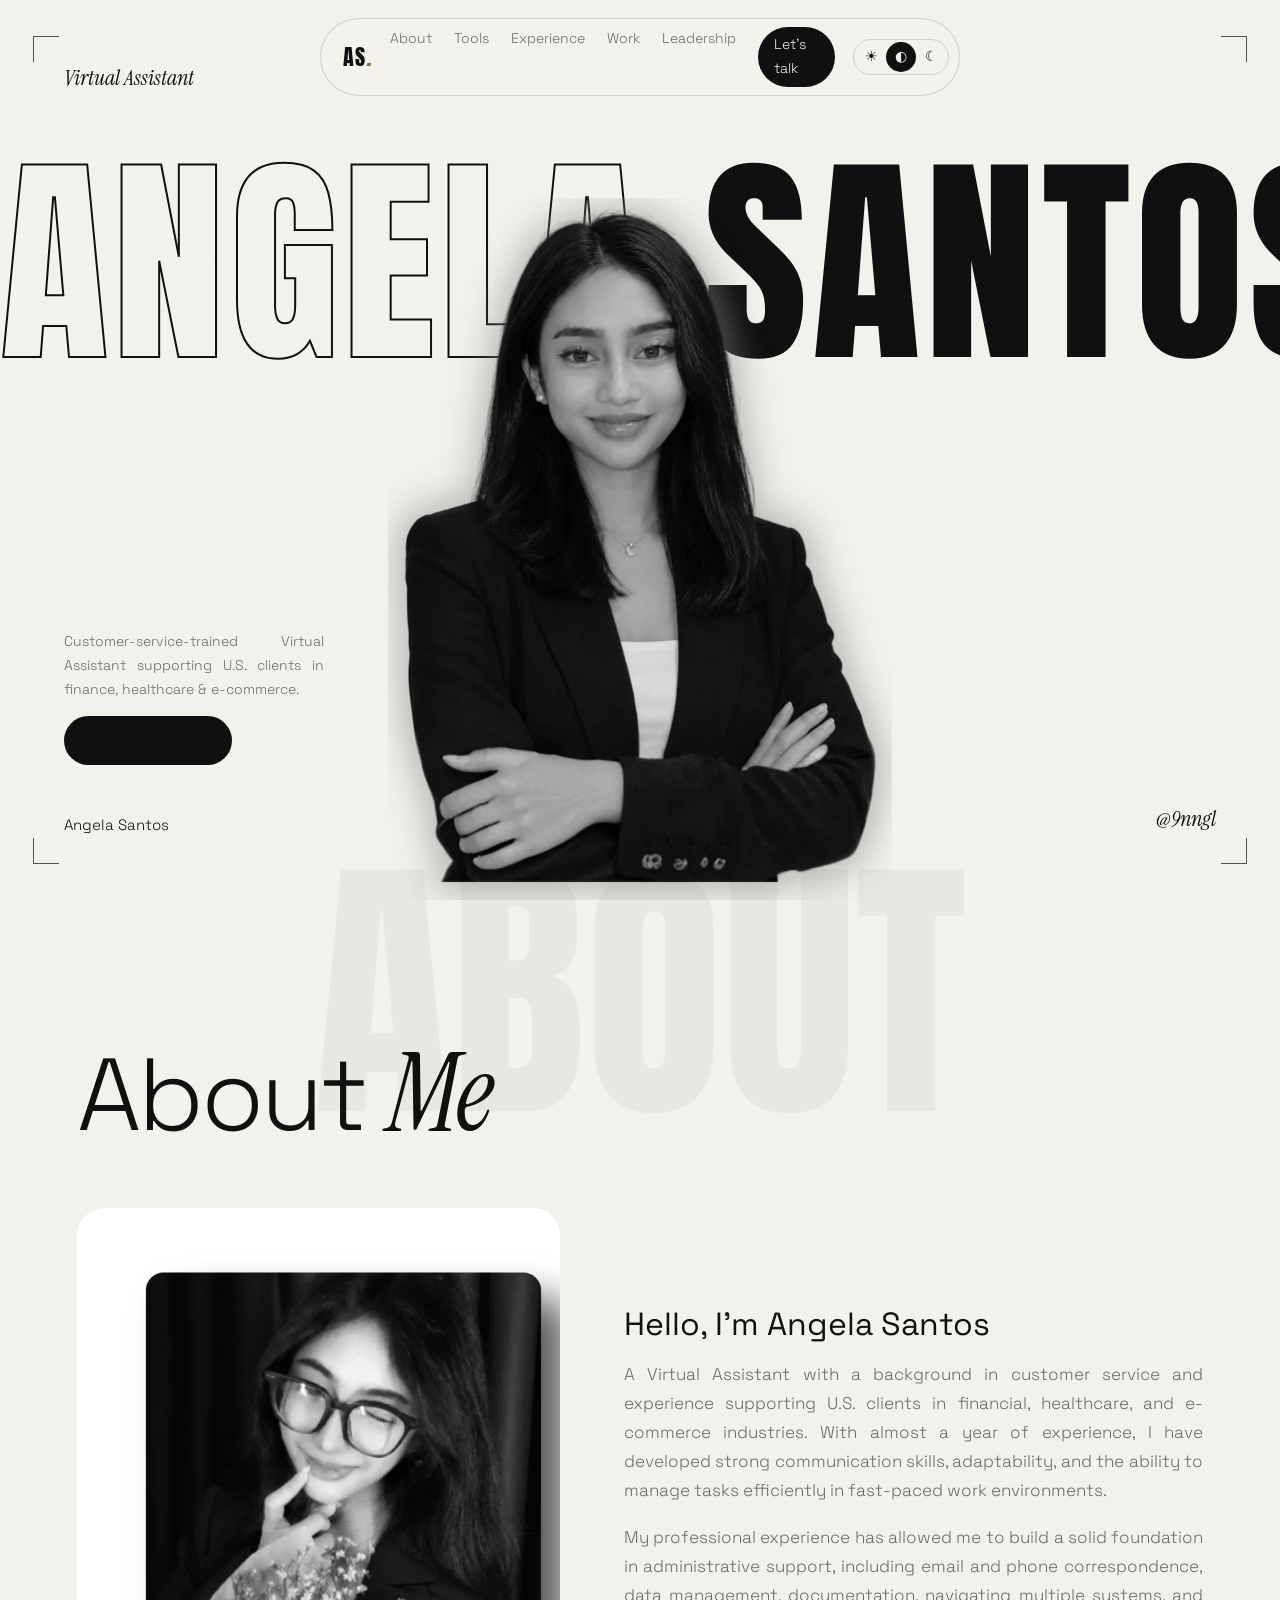
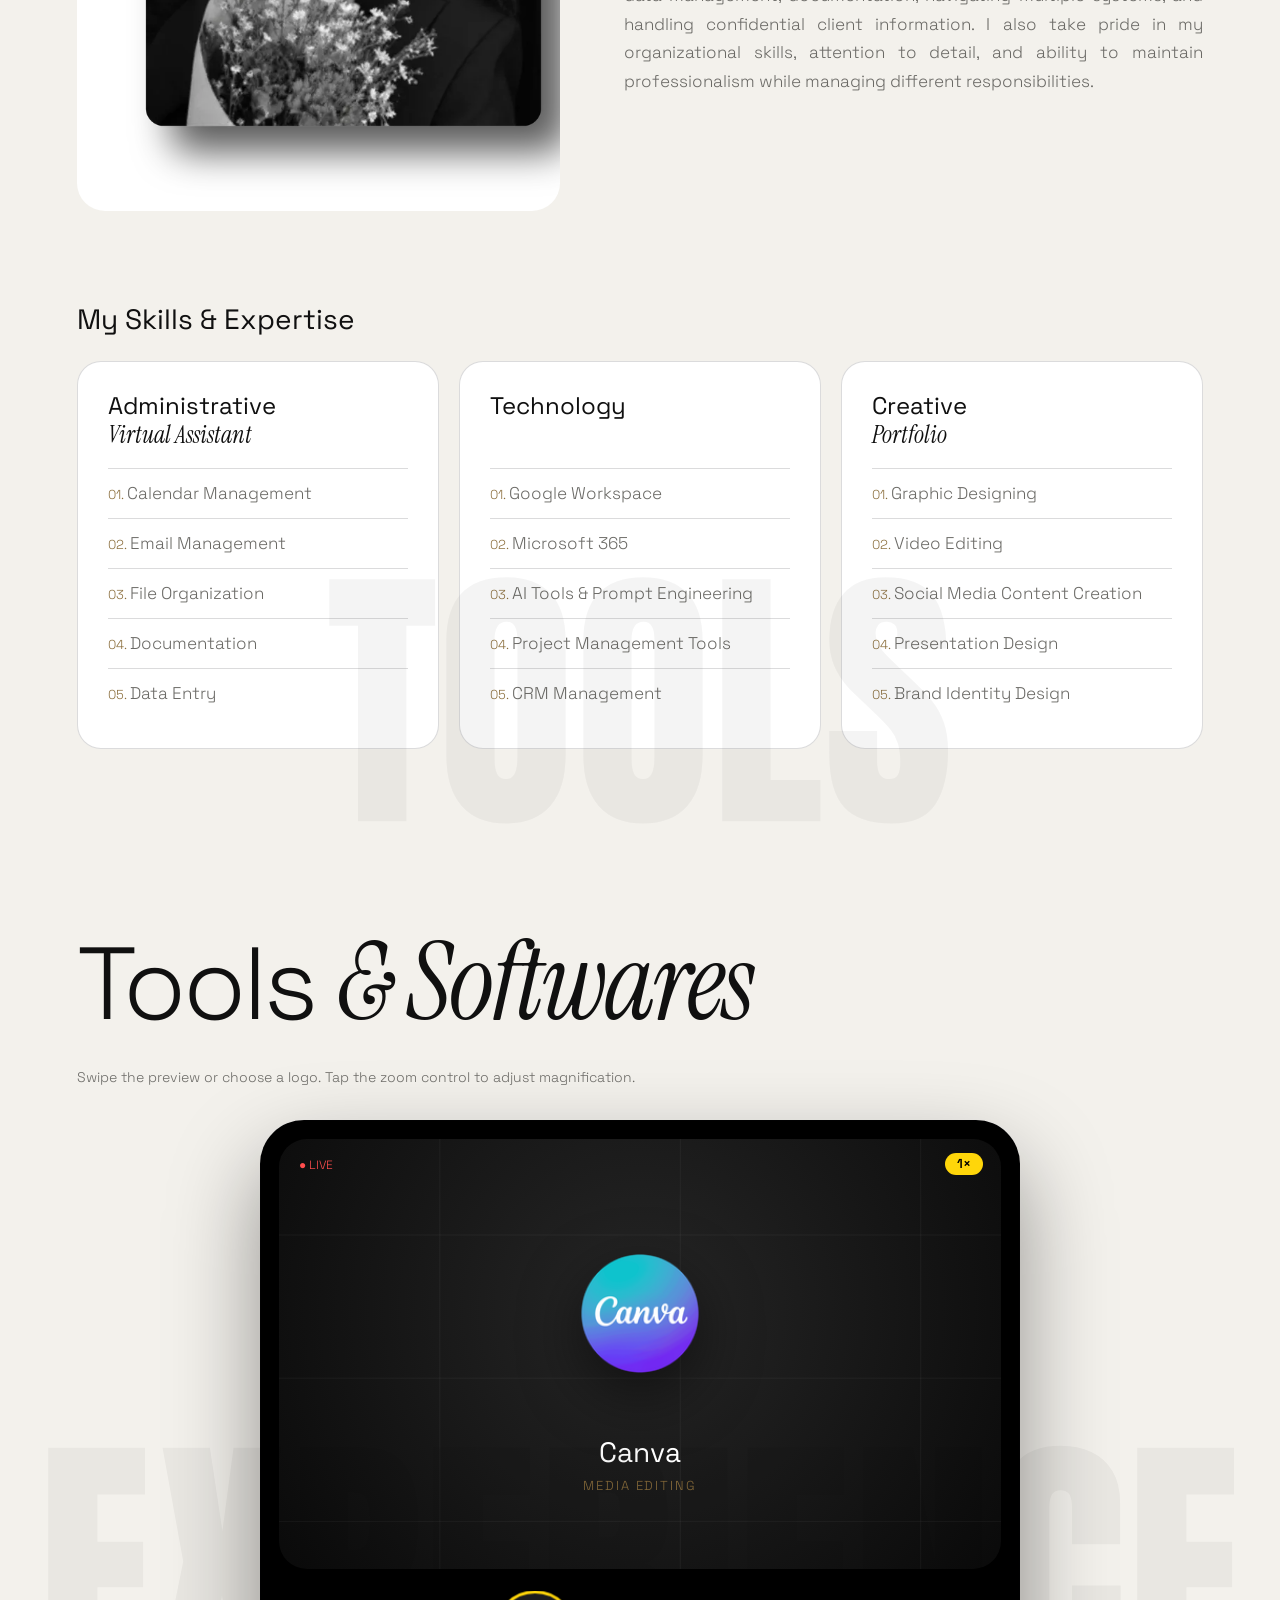
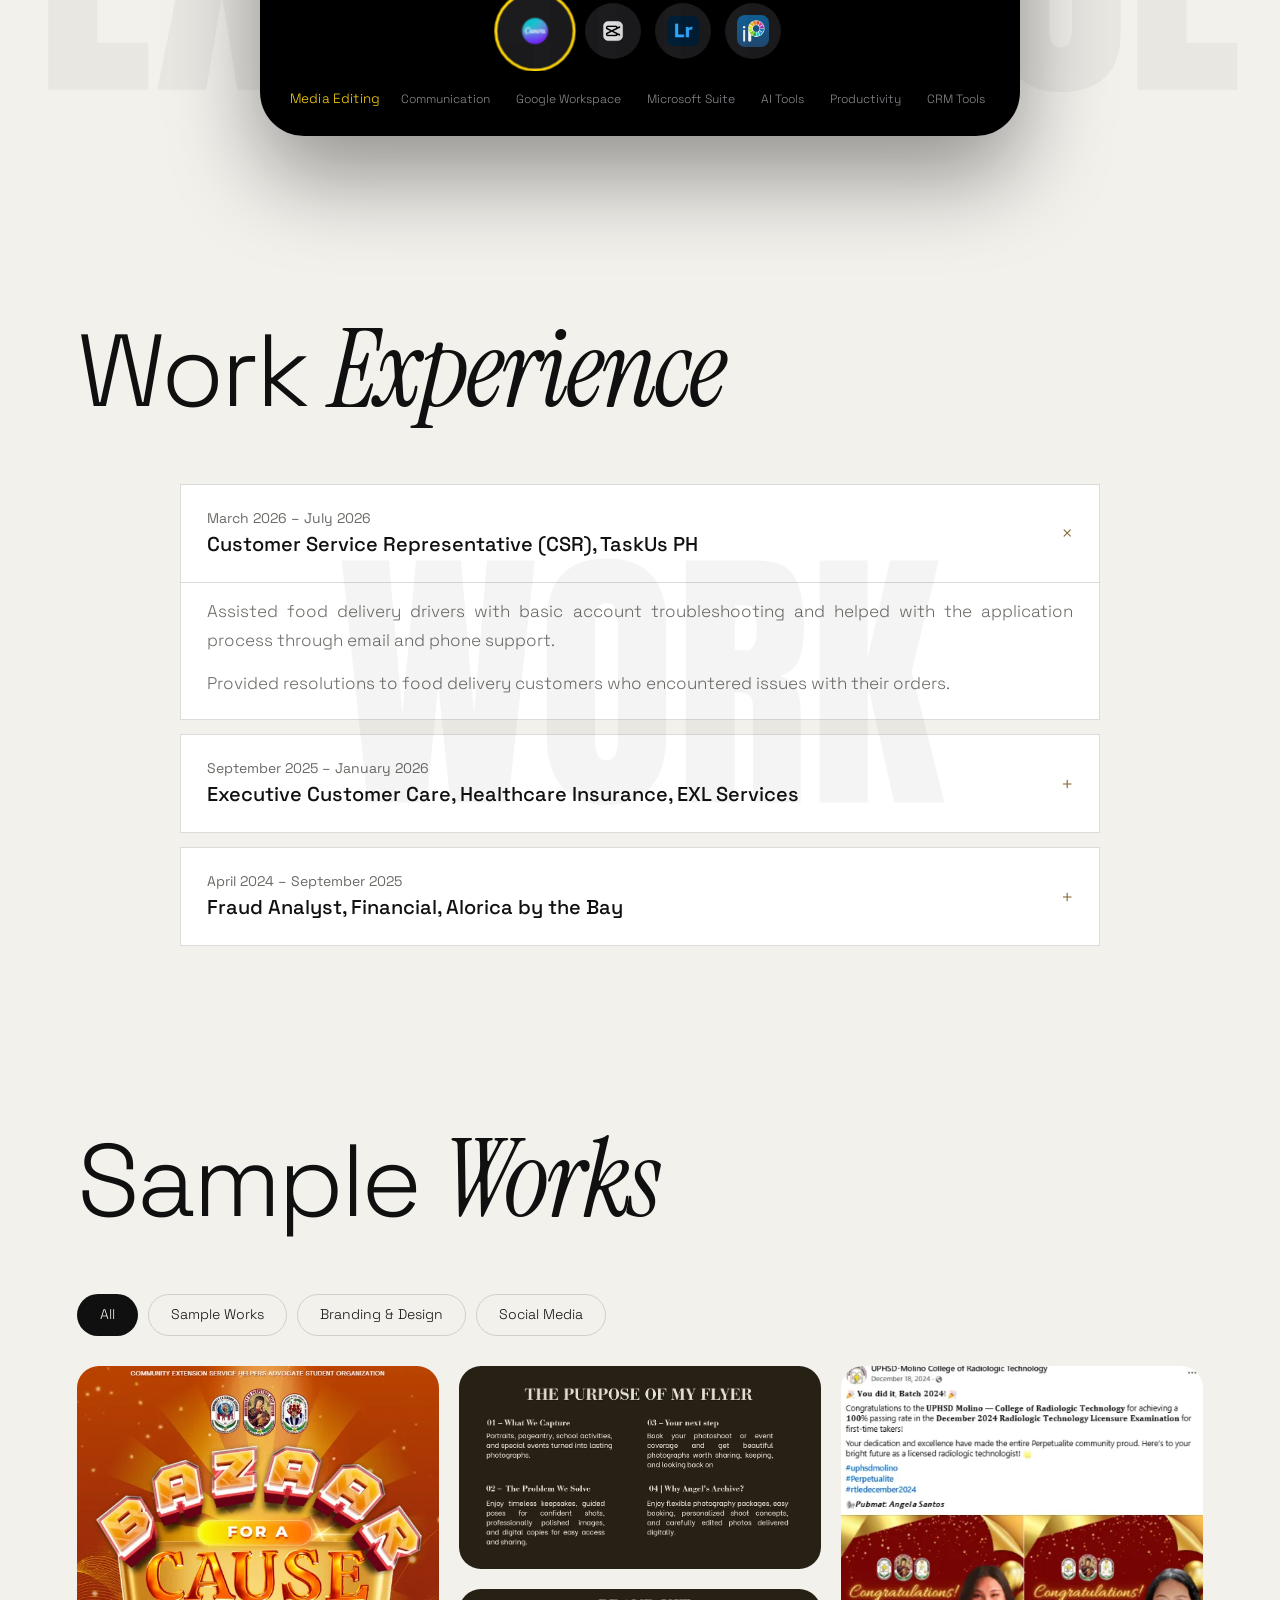
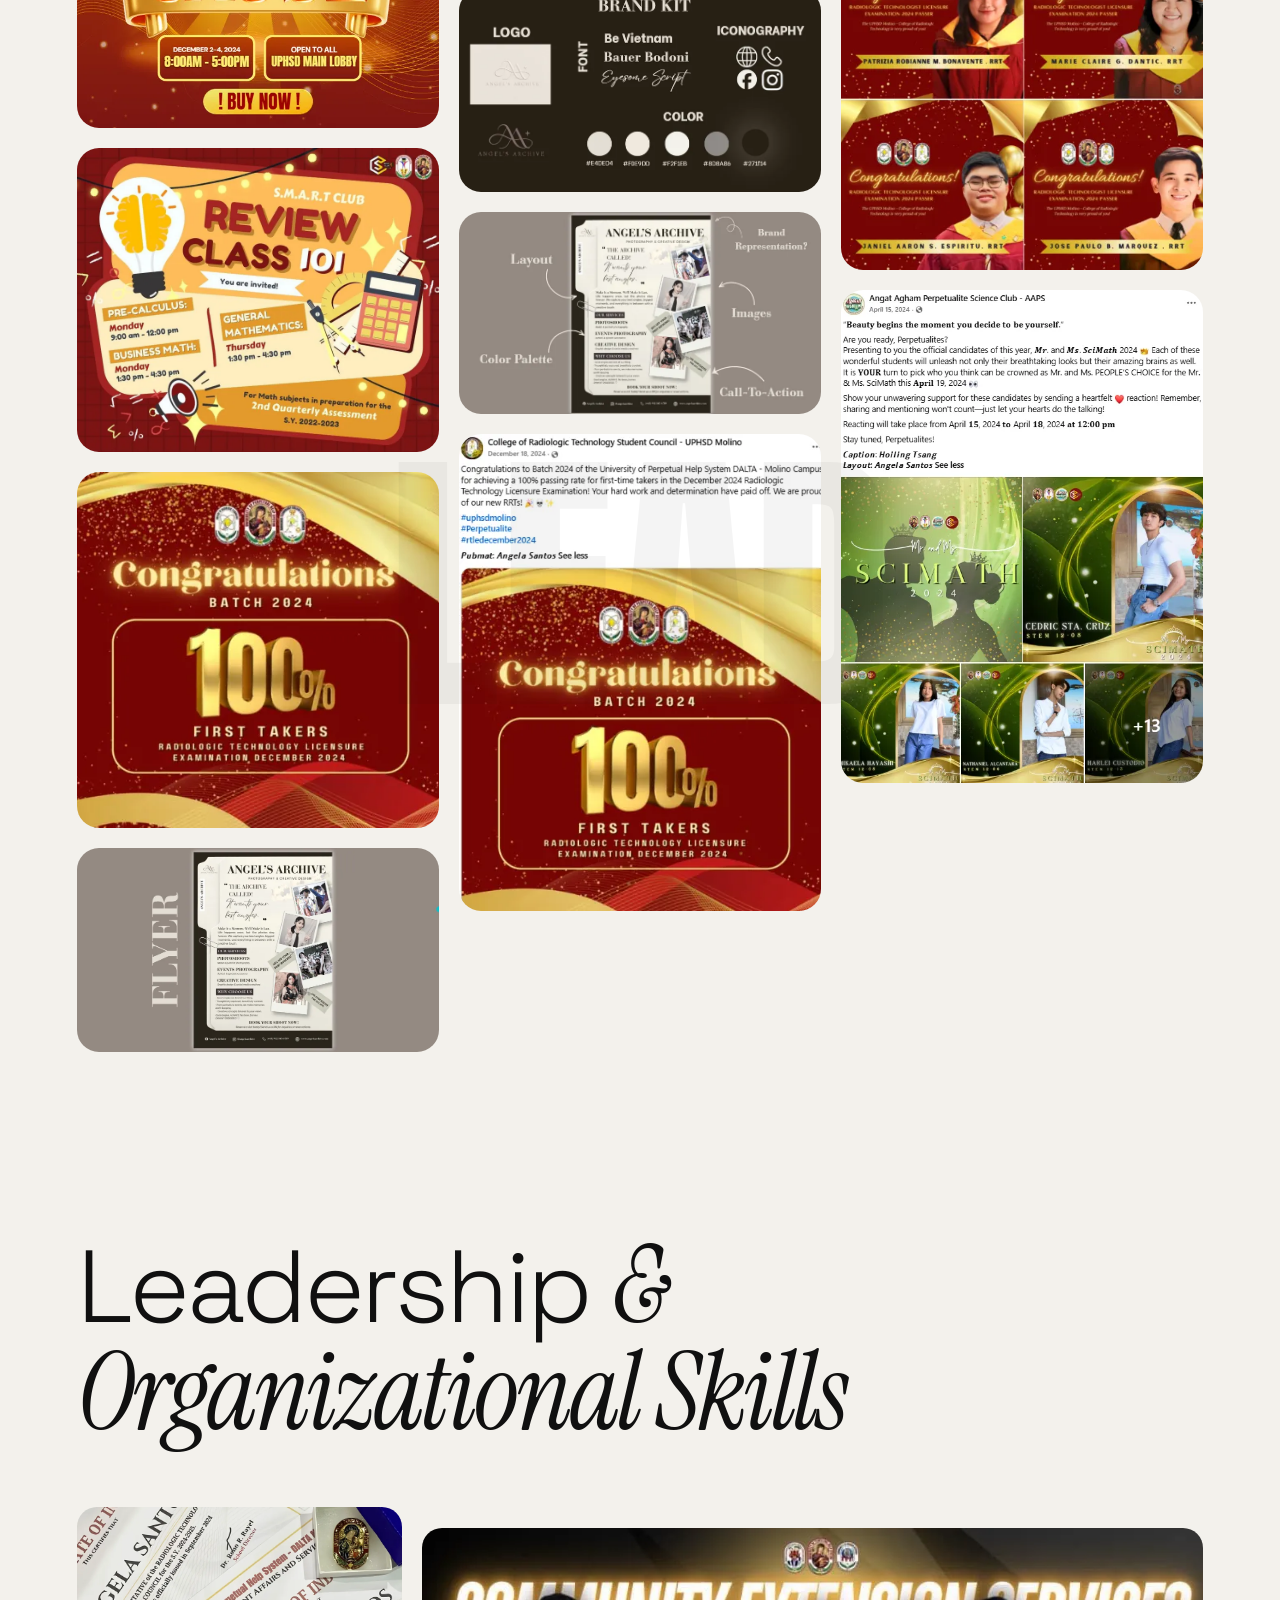
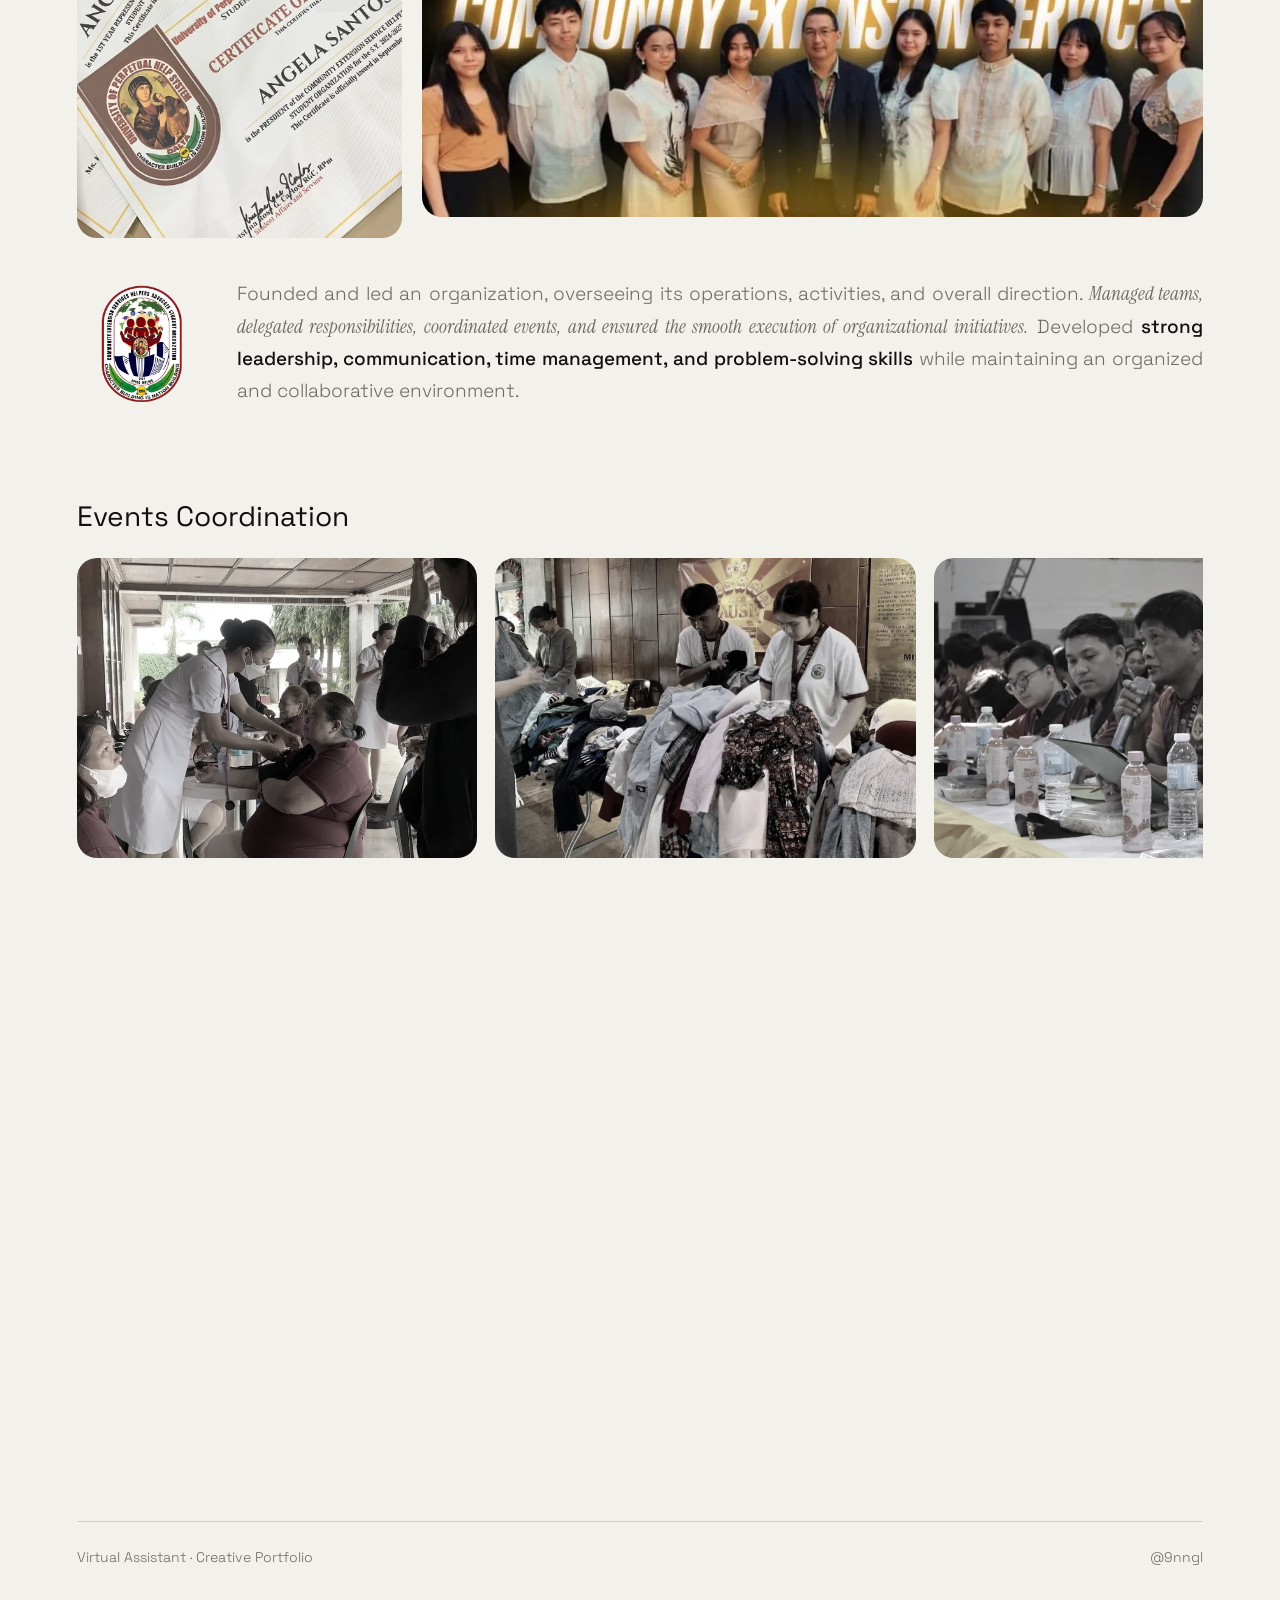
==== commit d29ca8ed: "Revise intro animation and tool hint text Updated intro animation and tool hints for clarity." ====
--- a/portfolio/index.html
+++ b/portfolio/index.html
@@ -12,7 +12,7 @@
 <body class="loading">
 
 <!-- Opening animation -->
-<div class="intro" id="intro"><span class="intro-line"></span><span class="intro-count" id="count">00</span></div>
+<div class="intro" id="intro"><span class="intro-line"></span></div>
 <div class="cursor" id="cursor"></div>
 
 <header class="nav">
@@ -68,10 +68,12 @@
 <section id="tools" class="sec">
   <h2 class="ghost">Tools</h2>
   <h2 class="title rv">Tools <em>&amp; Softwares</em></h2>
-  <p class="hint rv">Swipe the modes, tap a lens to zoom in.</p>
+  <p class="hint rv">Swipe the preview or choose a logo. Tap the zoom control to adjust magnification.</p>
   <div class="cam rv">
     <div class="vf"><div class="grid-lines"></div>
+      <button class="tool-peek prev" id="prevTool" type="button" aria-label="Previous tool"><img alt=""><span></span></button>
       <div class="focus" id="focus"><img id="fImg" alt="" role="button" tabindex="0" aria-label="Zoom tool logo"><h3 id="fName"></h3><span id="fCat"></span></div>
+      <button class="tool-peek next" id="nextTool" type="button" aria-label="Next tool"><img alt=""><span></span></button>
       <span class="rec">● LIVE</span><button class="zoom" id="zoom" type="button" title="Click to zoom in" aria-label="Zoom: 1 times">1×</button>
     </div>
     <div class="lenses" id="lenses"></div>
